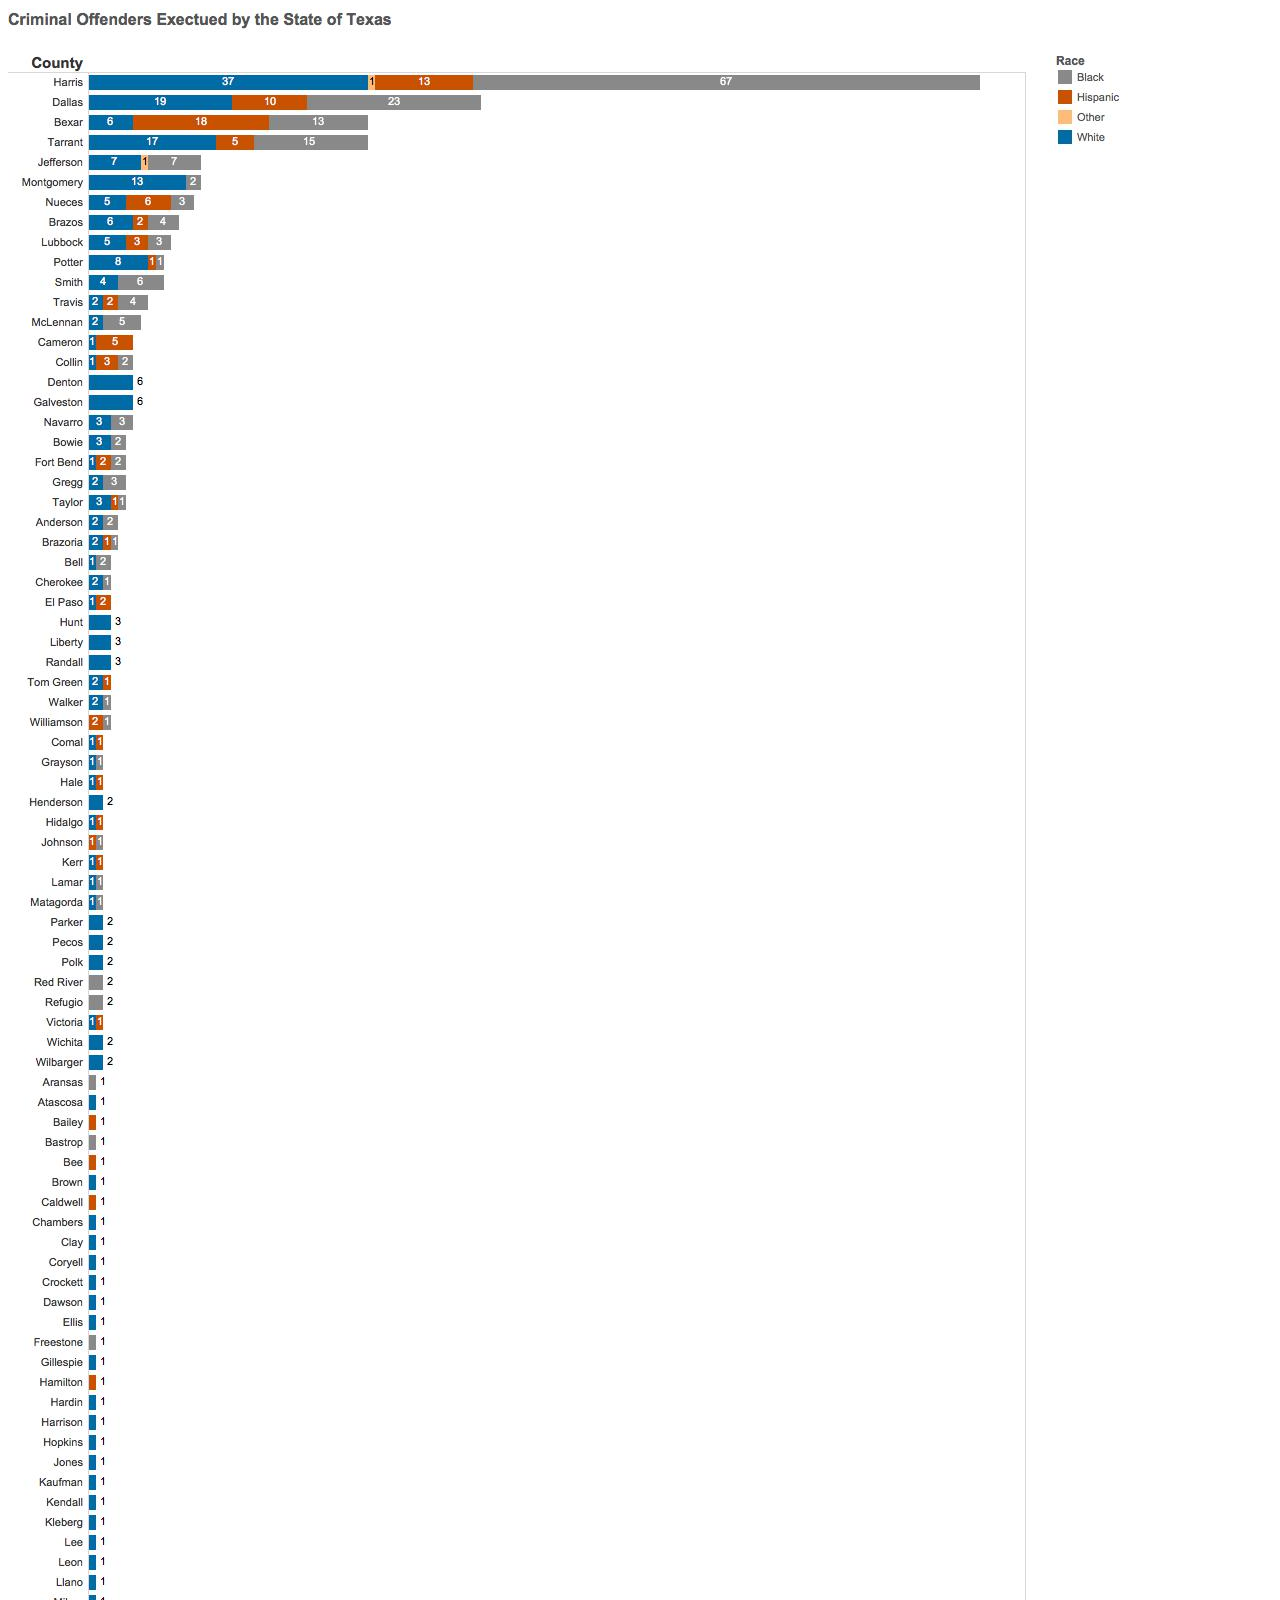
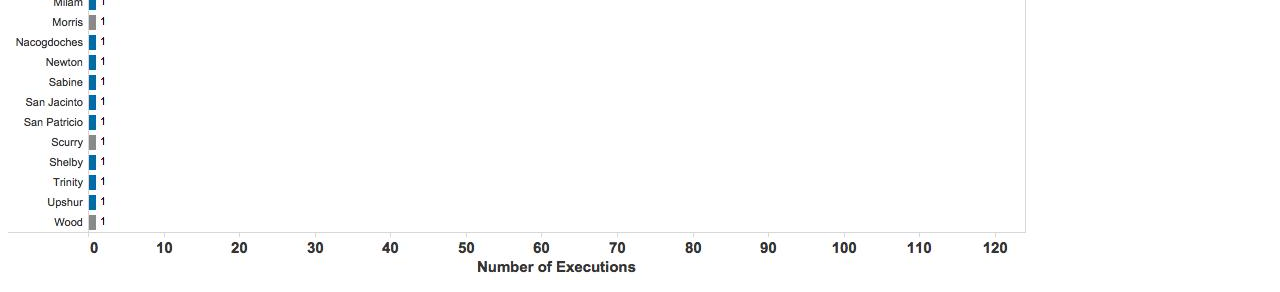
==== index.html @ c111ac74 "Initial commit" ====
<!doctype html>
<html>
	<head>
		<meta charset="UTF-8">
		<meta name="viewport" content="width=device-width, initial-scale=1">
		<title>Texas Executions</title>
	</head>
	<body>
		<main>
			<section>
				<img src="Texas Execution Image.jpg" alt="Zimney Visualization">
			</section>	
		</main>	
	</body>
</html>
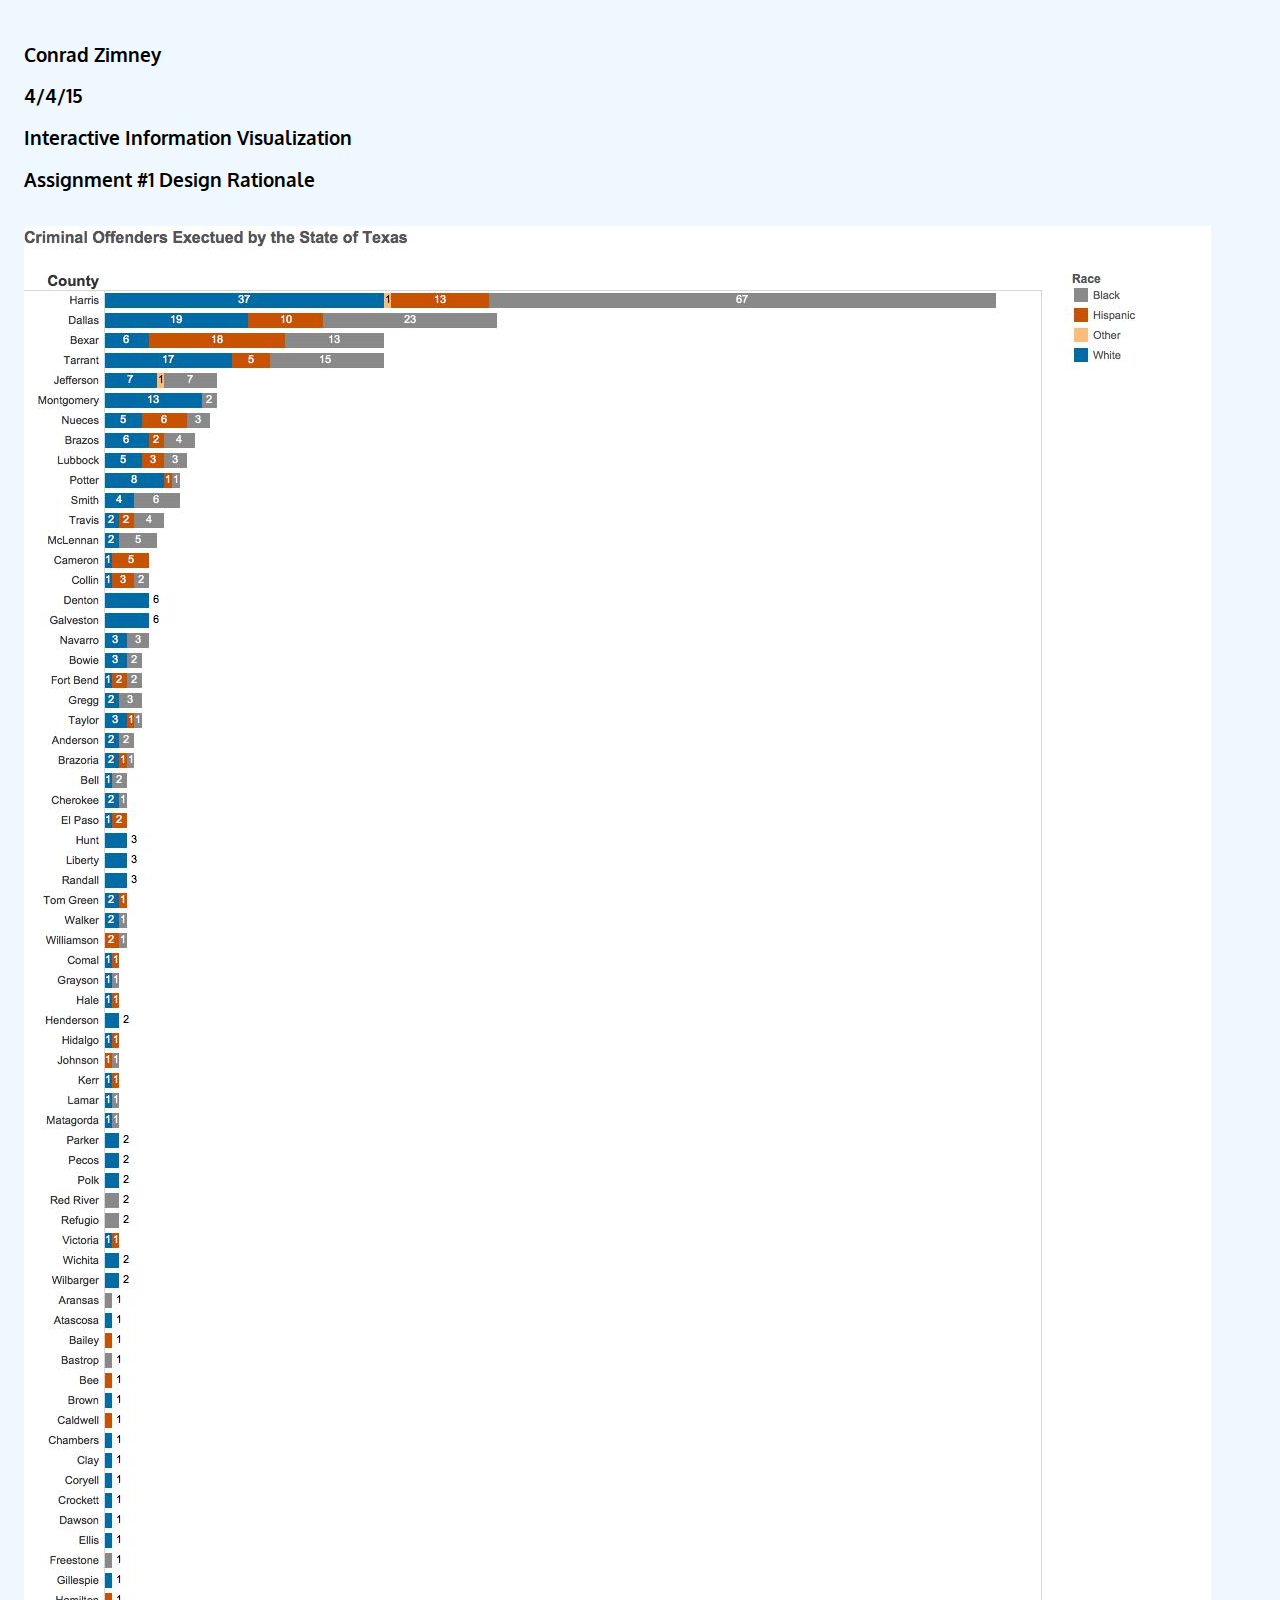
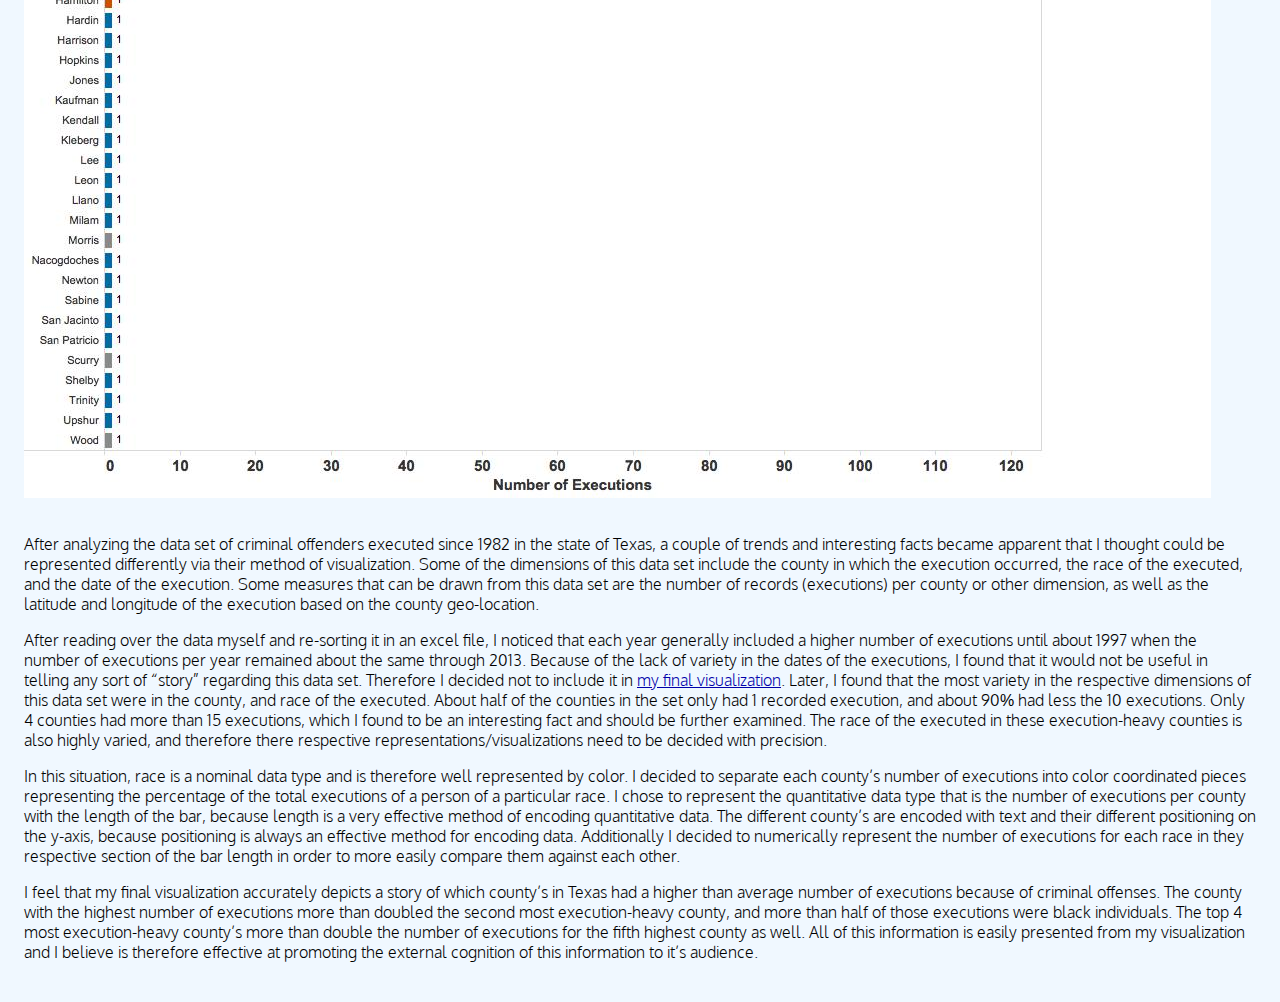
==== commit 25fdefbc: "final changes" ====
--- a/index.html
+++ b/index.html
@@ -4,12 +4,25 @@
 		<meta charset="UTF-8">
 		<meta name="viewport" content="width=device-width, initial-scale=1">
 		<title>Texas Executions</title>
+		<link rel="stylesheet" type="text/css" href="style.css">
 	</head>
 	<body>
 		<main>
+			<header>
+				<h3>Conrad Zimney </h3>
+				<h3>4/4/15</h3>	
+				<h3>Interactive Information Visualization</h3>
+				<h3>Assignment #1 Design Rationale</h3>
+			</header>
+			<a href="write-up.html" id="image">
+				<img src="Texas Execution Image.jpg" alt="Zimney Visualization">
+			</a>
 			<section>
-				<img src="Texas Execution Image.jpg" alt="Zimney Visualization">
+				<p>After analyzing the data set of criminal offenders executed since 1982 in the state of Texas, a couple of trends and interesting facts became apparent that I thought could be represented differently via their method of visualization. Some of the dimensions of this data set include the county in which the execution occurred, the race of the executed, and the date of the execution. Some measures that can be drawn from this data set are the number of records (executions) per county or other dimension, as well as the latitude and longitude of the execution based on the county geo-location. </p>
+				<p>After reading over the data myself and re-sorting it in an excel file, I noticed that each year generally included a higher number of executions until about 1997 when the number of executions per year remained about the same through 2013. Because of the lack of variety in the dates of the executions, I found that it would not be useful in telling any sort of “story” regarding this data set. Therefore I decided not to include it in <a href="write-up.html">my final visualization</a>. Later, I found that the most variety in the respective dimensions of this data set were in the county, and race of the executed. About half of the counties in the set only had 1 recorded execution, and about 90% had less the 10 executions. Only 4 counties had more than 15 executions, which I found to be an interesting fact and should be further examined. The race of the executed in these execution-heavy counties is also highly varied, and therefore there respective representations/visualizations need to be decided with precision. </p>
+				<p>In this situation, race is a nominal data type and is therefore well represented by color. I decided to separate each county’s number of executions into color coordinated pieces representing the percentage of the total executions of a person of a particular race. I chose to represent the quantitative data type that is the number of executions per county with the length of the bar, because length is a very effective method of encoding quantitative data. The different county’s are encoded with text and their different positioning on the y-axis, because positioning is always an effective method for encoding data. Additionally I decided to numerically represent the number of executions for each race in they respective section of the bar length in order to more easily compare them against each other.</p>
+				<p>I feel that my final visualization accurately depicts a story of which county’s in Texas had a higher than average number of executions because of criminal offenses. The county with the highest number of executions more than doubled the second most execution-heavy county, and more than half of those executions were black individuals. The top 4 most execution-heavy county’s more than double the number of executions for the fifth highest county as well. All of this information is easily presented from my visualization and I believe is therefore effective at promoting the external cognition of this information to it’s audience. </p>
 			</section>	
 		</main>	
 	</body>
-</html>
+</html>--- a/style.css
+++ b/style.css
@@ -0,0 +1,32 @@
+@import url(http://fonts.googleapis.com/css?family=Oxygen:400,300);
+
+body {
+    font-family: 'Oxygen', 'Helvetica Neue', 'Helvetica', sans-serif;
+    font-weight: 300;
+    background-color: #F0F8FF;
+}
+header	{
+	padding:1em;
+	color: #000;
+	border-bottom: 5px;
+	border-bottom-color: #EA4A00;
+}
+
+#image {
+	padding: 1em;
+	padding-left: 1em;
+}
+
+main a:link, a:visited {
+	color: #0000AA;
+	text-decoration: underline;
+}
+
+main a:hover, a:focus {
+	color: #0000EE;
+	text-decoration: underline;
+}
+
+section {
+	padding: 1em;
+}